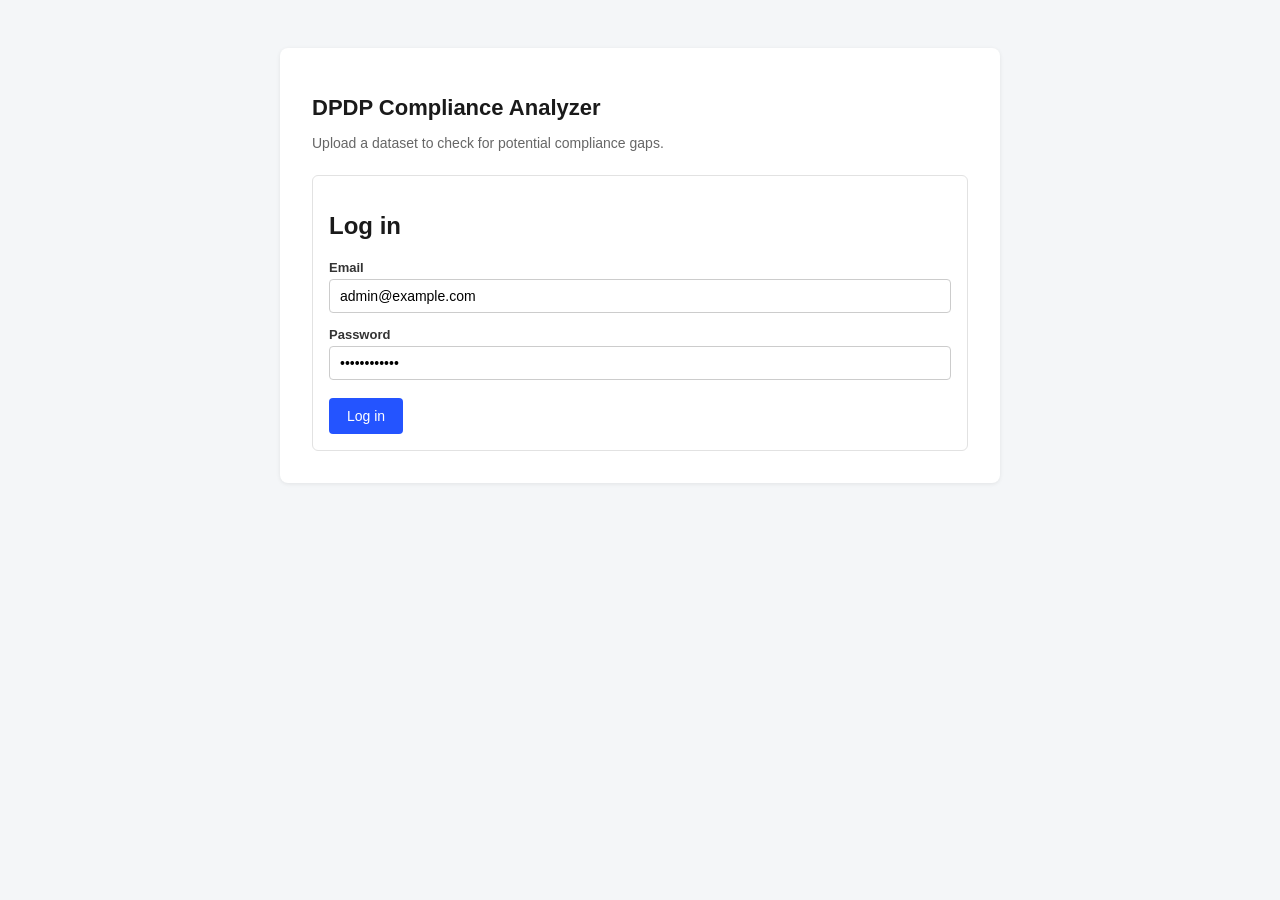
==== frontend/index.html @ 115e3345 "Phase 1: JWT auth, dataset upload/ingestion, scan stub, sample data Co-Authored-By: Claude Sonnet 5 " ====
<!DOCTYPE html>
<html lang="en">
<head>
  <meta charset="UTF-8" />
  <title>DPDP Compliance Analyzer</title>
  <link rel="stylesheet" href="static/css/style.css" />
</head>
<body>
  <div class="container">
    <h1>DPDP Compliance Analyzer</h1>
    <p class="subtitle">Upload a dataset to check for potential compliance gaps.</p>

    <div id="login-section" class="card">
      <h2>Log in</h2>
      <form id="login-form">
        <label for="email">Email</label>
        <input type="email" id="email" required value="admin@example.com" />
        <label for="password">Password</label>
        <input type="password" id="password" required value="DemoPass123!" />
        <button type="submit">Log in</button>
      </form>
      <p id="login-error" class="error hidden"></p>
    </div>

    <div id="upload-section" class="card hidden">
      <h2>Connect a data source</h2>
      <form id="upload-form">
        <label for="file-input">Upload file (csv, json, txt, xlsx)</label>
        <input type="file" id="file-input" accept=".csv,.json,.txt,.xlsx" required />
        <button type="submit">Upload</button>
      </form>
      <button class="secondary" disabled title="Coming soon">Connect live source (coming soon)</button>

      <div id="upload-result" class="hidden">
        <p><strong>File:</strong> <span id="result-filename"></span></p>
        <p><strong>Row count:</strong> <span id="result-rowcount"></span></p>
        <p><strong>Columns:</strong> <span id="result-columns"></span></p>
        <button id="scan-button" disabled>Run Compliance Scan</button>
        <p id="scan-status" class="success hidden"></p>
      </div>
      <p id="upload-error" class="error hidden"></p>
    </div>
  </div>

  <script src="static/js/app.js"></script>
</body>
</html>
---- frontend/static/css/style.css ----
* { box-sizing: border-box; }
body {
  font-family: -apple-system, Segoe UI, Roboto, Arial, sans-serif;
  background: #f4f6f8;
  color: #1a1a1a;
  margin: 0;
  padding: 0;
}
.container {
  max-width: 720px;
  margin: 48px auto;
  background: #fff;
  border-radius: 8px;
  padding: 32px;
  box-shadow: 0 1px 4px rgba(0,0,0,0.08);
}
h1 { font-size: 22px; margin-bottom: 4px; }
.subtitle { color: #666; margin-bottom: 24px; font-size: 14px; }
label { display: block; margin-top: 14px; font-size: 13px; font-weight: 600; color: #333; }
input[type=email], input[type=password], input[type=file] {
  width: 100%;
  padding: 8px 10px;
  margin-top: 4px;
  border: 1px solid #ccc;
  border-radius: 4px;
  font-size: 14px;
}
button {
  margin-top: 18px;
  padding: 10px 18px;
  background: #2454ff;
  color: #fff;
  border: none;
  border-radius: 4px;
  font-size: 14px;
  cursor: pointer;
}
button:disabled { background: #aab4d6; cursor: not-allowed; }
button.secondary { background: #444; }
.hidden { display: none; }
.card {
  border: 1px solid #e2e2e2;
  border-radius: 6px;
  padding: 16px;
  margin-top: 20px;
}
.error { color: #c0392b; font-size: 13px; margin-top: 8px; }
.success { color: #1e7e34; font-size: 13px; margin-top: 8px; }
table { width: 100%; border-collapse: collapse; margin-top: 10px; }
th, td { text-align: left; padding: 6px 8px; border-bottom: 1px solid #eee; font-size: 13px; }
.badge {
  display: inline-block;
  padding: 2px 8px;
  border-radius: 10px;
  font-size: 12px;
  background: #eef1ff;
  color: #2454ff;
}
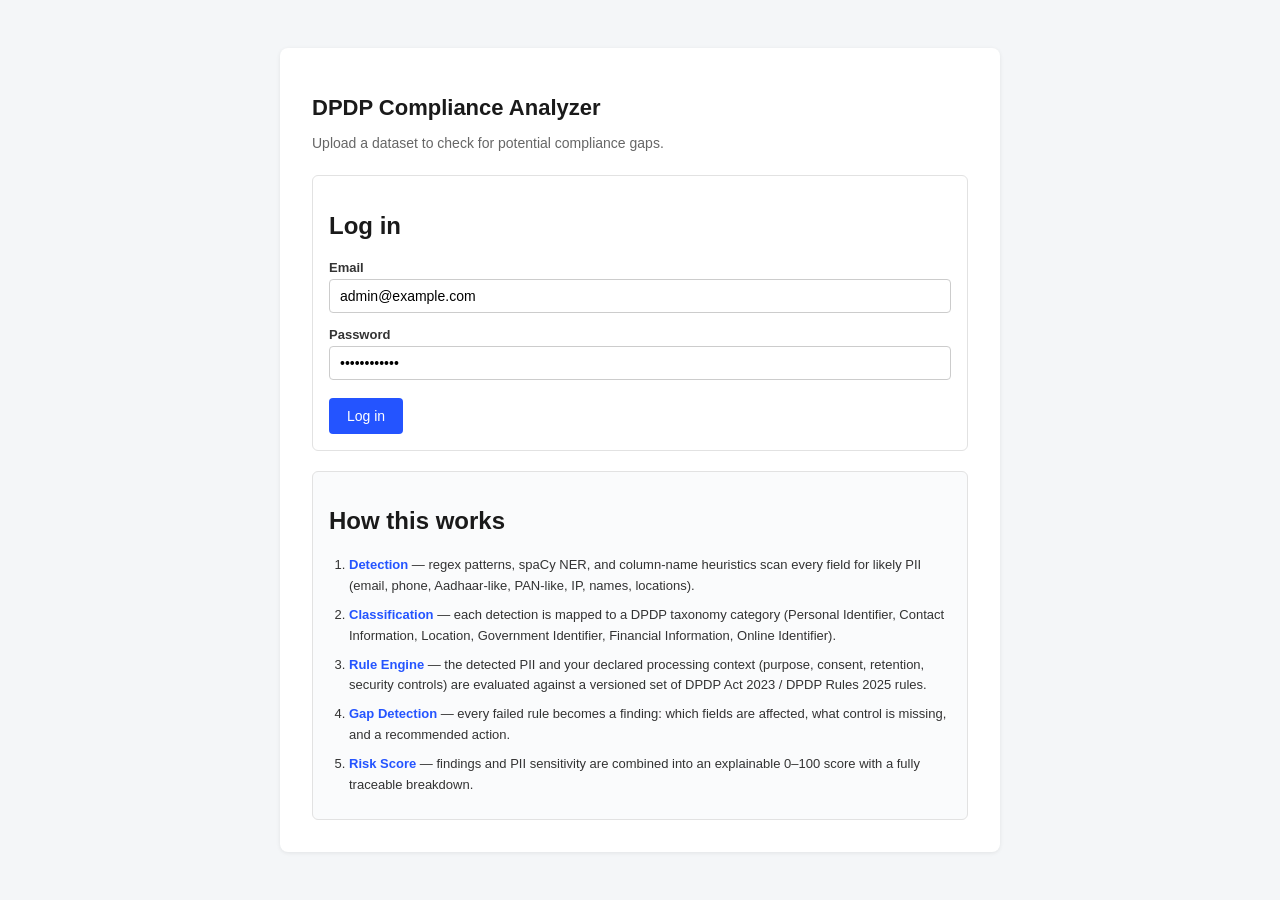
==== commit 97d82448: "Phase 9: non-blocking scans, how-it-works panel, demo script, final audit - /scan runs as a backgrou" ====
--- a/frontend/index.html
+++ b/frontend/index.html
@@ -35,10 +35,71 @@
         <p><strong>File:</strong> <span id="result-filename"></span></p>
         <p><strong>Row count:</strong> <span id="result-rowcount"></span></p>
         <p><strong>Columns:</strong> <span id="result-columns"></span></p>
-        <button id="scan-button" disabled>Run Compliance Scan</button>
-        <p id="scan-status" class="success hidden"></p>
       </div>
       <p id="upload-error" class="error hidden"></p>
+    </div>
+
+    <div id="context-section" class="card hidden">
+      <h2>Processing context</h2>
+      <p class="subtitle">Required before scanning — how is this data actually used?</p>
+      <form id="context-form">
+        <label for="purpose">Purpose</label>
+        <select id="purpose">
+          <option>Marketing</option>
+          <option>Analytics</option>
+          <option>Customer Support</option>
+          <option>Legal/Compliance</option>
+          <option>Other</option>
+        </select>
+
+        <label for="consent-status">Consent status</label>
+        <select id="consent-status">
+          <option>Available</option>
+          <option>Not available</option>
+          <option>Unknown</option>
+        </select>
+
+        <label for="retention-value">Retention period</label>
+        <div style="display:flex; gap:8px;">
+          <input type="number" id="retention-value" min="0" value="5" style="width:80px;" />
+          <select id="retention-unit" style="width:auto;">
+            <option>days</option>
+            <option>months</option>
+            <option>years</option>
+          </select>
+        </div>
+
+        <label for="access-scope">Access scope (who/what can access this data)</label>
+        <input type="text" id="access-scope" placeholder="e.g. Marketing, Sales" />
+
+        <label><input type="checkbox" id="encryption-enabled" /> Encryption enabled</label>
+        <label><input type="checkbox" id="access-control-enabled" /> Access control enabled</label>
+
+        <label for="notice-status">Notice status</label>
+        <select id="notice-status">
+          <option>Available</option>
+          <option>Missing</option>
+        </select>
+
+        <button type="submit">Save context</button>
+      </form>
+      <p id="context-error" class="error hidden"></p>
+      <p id="context-success" class="success hidden"></p>
+
+      <button id="scan-button" disabled>Run Compliance Scan</button>
+      <p id="scan-status" class="success hidden"><span id="scan-spinner" class="spinner hidden"></span><span id="scan-status-text"></span></p>
+      <p id="dashboard-link" class="hidden"><a id="dashboard-link-anchor" href="#">View Dashboard →</a></p>
+    </div>
+
+    <div class="card how-it-works">
+      <h2>How this works</h2>
+      <ol class="pipeline-steps">
+        <li><strong>Detection</strong> — regex patterns, spaCy NER, and column-name heuristics scan every field for likely PII (email, phone, Aadhaar-like, PAN-like, IP, names, locations).</li>
+        <li><strong>Classification</strong> — each detection is mapped to a DPDP taxonomy category (Personal Identifier, Contact Information, Location, Government Identifier, Financial Information, Online Identifier).</li>
+        <li><strong>Rule Engine</strong> — the detected PII and your declared processing context (purpose, consent, retention, security controls) are evaluated against a versioned set of DPDP Act 2023 / DPDP Rules 2025 rules.</li>
+        <li><strong>Gap Detection</strong> — every failed rule becomes a finding: which fields are affected, what control is missing, and a recommended action.</li>
+        <li><strong>Risk Score</strong> — findings and PII sensitivity are combined into an explainable 0–100 score with a fully traceable breakdown.</li>
+      </ol>
     </div>
   </div>
 
--- a/frontend/static/css/style.css
+++ b/frontend/static/css/style.css
@@ -1,4 +1,16 @@
 * { box-sizing: border-box; }
+.spinner {
+  display: inline-block;
+  width: 12px;
+  height: 12px;
+  border: 2px solid #cfd8ff;
+  border-top-color: #2454ff;
+  border-radius: 50%;
+  margin-right: 6px;
+  vertical-align: middle;
+  animation: spin 0.7s linear infinite;
+}
+@keyframes spin { to { transform: rotate(360deg); } }
 body {
   font-family: -apple-system, Segoe UI, Roboto, Arial, sans-serif;
   background: #f4f6f8;
@@ -56,3 +68,13 @@
   background: #eef1ff;
   color: #2454ff;
 }
+.how-it-works { background: #fafbfc; }
+.pipeline-steps {
+  margin: 8px 0 0;
+  padding-left: 20px;
+  font-size: 13px;
+  color: #333;
+  line-height: 1.6;
+}
+.pipeline-steps li { margin-bottom: 8px; }
+.pipeline-steps strong { color: #2454ff; }
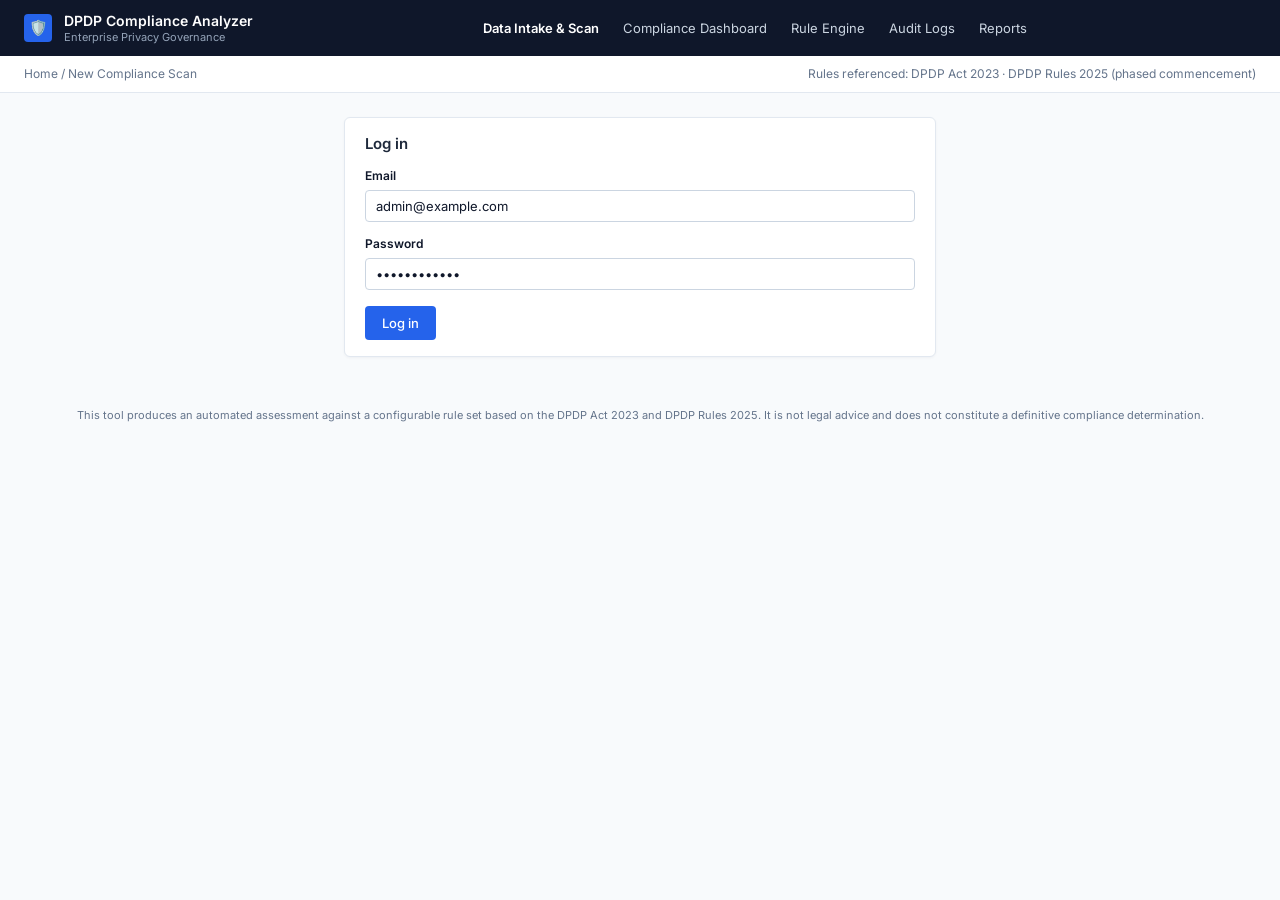
==== commit 946f8dc8: "Redesign frontend as an enterprise audit-grade UI Rebuilt index.html as a "New Compliance Scan" inta" ====
--- a/frontend/index.html
+++ b/frontend/index.html
@@ -3,106 +3,202 @@
 <head>
   <meta charset="UTF-8" />
   <title>DPDP Compliance Analyzer</title>
-  <link rel="stylesheet" href="static/css/style.css" />
+  <link rel="preconnect" href="https://fonts.googleapis.com" />
+  <link href="https://fonts.googleapis.com/css2?family=Inter:wght@400;500;600;700&display=swap" rel="stylesheet" />
+  <link rel="stylesheet" href="static/css/design-system.css" />
 </head>
 <body>
-  <div class="container">
-    <h1>DPDP Compliance Analyzer</h1>
-    <p class="subtitle">Upload a dataset to check for potential compliance gaps.</p>
-
-    <div id="login-section" class="card">
-      <h2>Log in</h2>
+  <div class="topnav">
+    <div class="topnav-left">
+      <div class="topnav-brand-icon">🛡️</div>
+      <div>
+        <div class="topnav-title">DPDP Compliance Analyzer</div>
+        <div class="topnav-subtitle">Enterprise Privacy Governance</div>
+      </div>
+    </div>
+    <div class="topnav-tabs">
+      <a href="index.html" class="active">Data Intake &amp; Scan</a>
+      <a href="dashboard.html">Compliance Dashboard</a>
+      <a href="dashboard.html#findings-card">Rule Engine</a>
+      <a href="dashboard.html#audit-card">Audit Logs</a>
+      <a href="dashboard.html#report-card">Reports</a>
+    </div>
+    <div class="topnav-right">
+      <div id="topnav-user" class="topnav-user" hidden>
+        <div class="topnav-user-avatar" id="topnav-user-initial">?</div>
+        <div>
+          <div class="topnav-user-name" id="topnav-user-email">—</div>
+          <div class="topnav-user-role">Signed in</div>
+        </div>
+      </div>
+    </div>
+  </div>
+
+  <div class="breadcrumb-strip">
+    <span>Home / New Compliance Scan</span>
+    <span>Rules referenced: DPDP Act 2023 &middot; DPDP Rules 2025 (phased commencement)</span>
+  </div>
+
+  <div class="shell" style="max-width: 640px;" id="login-shell">
+    <div class="card" id="login-section">
+      <div class="card-header"><h2 class="card-title">Log in</h2></div>
       <form id="login-form">
-        <label for="email">Email</label>
+        <label class="field-label" for="email">Email</label>
         <input type="email" id="email" required value="admin@example.com" />
-        <label for="password">Password</label>
+        <label class="field-label" for="password">Password</label>
         <input type="password" id="password" required value="DemoPass123!" />
-        <button type="submit">Log in</button>
+        <button type="submit" class="btn btn-primary" style="margin-top: 16px;">Log in</button>
       </form>
-      <p id="login-error" class="error hidden"></p>
-    </div>
-
-    <div id="upload-section" class="card hidden">
-      <h2>Connect a data source</h2>
-      <form id="upload-form">
-        <label for="file-input">Upload file (csv, json, txt, xlsx)</label>
-        <input type="file" id="file-input" accept=".csv,.json,.txt,.xlsx" required />
-        <button type="submit">Upload</button>
-      </form>
-      <button class="secondary" disabled title="Coming soon">Connect live source (coming soon)</button>
-
-      <div id="upload-result" class="hidden">
-        <p><strong>File:</strong> <span id="result-filename"></span></p>
-        <p><strong>Row count:</strong> <span id="result-rowcount"></span></p>
-        <p><strong>Columns:</strong> <span id="result-columns"></span></p>
-      </div>
-      <p id="upload-error" class="error hidden"></p>
-    </div>
-
-    <div id="context-section" class="card hidden">
-      <h2>Processing context</h2>
-      <p class="subtitle">Required before scanning — how is this data actually used?</p>
-      <form id="context-form">
-        <label for="purpose">Purpose</label>
-        <select id="purpose">
-          <option>Marketing</option>
-          <option>Analytics</option>
-          <option>Customer Support</option>
-          <option>Legal/Compliance</option>
-          <option>Other</option>
-        </select>
-
-        <label for="consent-status">Consent status</label>
-        <select id="consent-status">
-          <option>Available</option>
-          <option>Not available</option>
-          <option>Unknown</option>
-        </select>
-
-        <label for="retention-value">Retention period</label>
-        <div style="display:flex; gap:8px;">
-          <input type="number" id="retention-value" min="0" value="5" style="width:80px;" />
-          <select id="retention-unit" style="width:auto;">
-            <option>days</option>
-            <option>months</option>
-            <option>years</option>
-          </select>
-        </div>
-
-        <label for="access-scope">Access scope (who/what can access this data)</label>
-        <input type="text" id="access-scope" placeholder="e.g. Marketing, Sales" />
-
-        <label><input type="checkbox" id="encryption-enabled" /> Encryption enabled</label>
-        <label><input type="checkbox" id="access-control-enabled" /> Access control enabled</label>
-
-        <label for="notice-status">Notice status</label>
-        <select id="notice-status">
-          <option>Available</option>
-          <option>Missing</option>
-        </select>
-
-        <button type="submit">Save context</button>
-      </form>
-      <p id="context-error" class="error hidden"></p>
-      <p id="context-success" class="success hidden"></p>
-
-      <button id="scan-button" disabled>Run Compliance Scan</button>
-      <p id="scan-status" class="success hidden"><span id="scan-spinner" class="spinner hidden"></span><span id="scan-status-text"></span></p>
-      <p id="dashboard-link" class="hidden"><a id="dashboard-link-anchor" href="#">View Dashboard →</a></p>
-    </div>
-
-    <div class="card how-it-works">
-      <h2>How this works</h2>
-      <ol class="pipeline-steps">
-        <li><strong>Detection</strong> — regex patterns, spaCy NER, and column-name heuristics scan every field for likely PII (email, phone, Aadhaar-like, PAN-like, IP, names, locations).</li>
-        <li><strong>Classification</strong> — each detection is mapped to a DPDP taxonomy category (Personal Identifier, Contact Information, Location, Government Identifier, Financial Information, Online Identifier).</li>
-        <li><strong>Rule Engine</strong> — the detected PII and your declared processing context (purpose, consent, retention, security controls) are evaluated against a versioned set of DPDP Act 2023 / DPDP Rules 2025 rules.</li>
-        <li><strong>Gap Detection</strong> — every failed rule becomes a finding: which fields are affected, what control is missing, and a recommended action.</li>
-        <li><strong>Risk Score</strong> — findings and PII sensitivity are combined into an explainable 0–100 score with a fully traceable breakdown.</li>
-      </ol>
-    </div>
-  </div>
-
+      <p id="login-error" class="error-text" hidden></p>
+    </div>
+  </div>
+
+  <div class="shell" id="main-shell" hidden>
+    <div class="page-header">
+      <div>
+        <h1>Configure &amp; Launch DPDP Scan</h1>
+        <div class="meta">Upload a dataset, declare its processing context, and generate an explainable compliance gap assessment.</div>
+      </div>
+    </div>
+
+    <div class="grid grid-3">
+      <div class="span-2" style="display: flex; flex-direction: column; gap: 1.25rem;">
+
+        <div class="card" id="upload-section">
+          <div class="step-label">Step 1 / 2</div>
+          <h2 class="card-title" style="margin-top: 6px;">Connect Data Source</h2>
+          <p class="card-subtitle">Supply a tabular file for PII detection and telemetry analysis.</p>
+
+          <form id="upload-form">
+            <div class="dropzone" id="dropzone">
+              <div class="dz-icon">⬆️</div>
+              <div><strong>Drag and drop a file here</strong>, or click to browse</div>
+              <div class="dz-hint">Supported: CSV, JSON, TXT, XLSX &middot; up to the configured size limit</div>
+              <input type="file" id="file-input" accept=".csv,.json,.txt,.xlsx" required hidden />
+            </div>
+            <button type="submit" class="btn btn-primary" style="margin-top: 12px;">Upload</button>
+          </form>
+
+          <div id="upload-result" class="file-info-card" hidden>
+            <div>
+              <div style="font-weight: 600;" id="result-filename"></div>
+              <div style="font-size: 12px; color: var(--on-surface-variant);">
+                <span id="result-rowcount"></span> rows &middot; <span id="result-colcount"></span> columns detected
+              </div>
+              <div id="result-columns" style="margin-top: 8px;"></div>
+            </div>
+          </div>
+          <p id="upload-error" class="error-text" hidden></p>
+
+          <button class="btn btn-ghost btn-sm" disabled title="Not available in this build" style="margin-top: 14px;">
+            🔒 Connect Live Database / Cloud Source (S3, PostgreSQL, Snowflake) — Coming soon
+          </button>
+        </div>
+
+        <div class="card" id="context-section" hidden>
+          <div class="step-label">Step 2 / 2 &middot; Mandatory</div>
+          <h2 class="card-title" style="margin-top: 6px;">Processing Context &amp; Lawful Basis</h2>
+          <p class="card-subtitle">Required before scanning — how is this data actually used?</p>
+
+          <form id="context-form">
+            <label class="field-label" for="purpose">Declared processing purpose</label>
+            <select id="purpose">
+              <option>Marketing</option>
+              <option>Analytics</option>
+              <option>Customer Support</option>
+              <option>Legal/Compliance</option>
+              <option>Other</option>
+            </select>
+
+            <label class="field-label" for="consent-status">Consent record status</label>
+            <select id="consent-status">
+              <option>Available</option>
+              <option>Not available</option>
+              <option>Unknown</option>
+            </select>
+
+            <label class="field-label" for="retention-value">Retention horizon</label>
+            <div style="display:flex; gap:8px;">
+              <input type="number" id="retention-value" min="0" value="5" style="width:100px;" />
+              <select id="retention-unit" style="width:auto;">
+                <option>days</option>
+                <option>months</option>
+                <option>years</option>
+              </select>
+            </div>
+
+            <label class="field-label" for="access-scope">Access scope (who/what can access this data)</label>
+            <input type="text" id="access-scope" placeholder="e.g. Marketing, Sales, or a grievance contact" />
+
+            <label class="field-label" for="notice-status">Notice to data principals</label>
+            <select id="notice-status">
+              <option>Available</option>
+              <option>Missing</option>
+            </select>
+
+            <div class="checkbox-row">
+              <input type="checkbox" id="encryption-enabled" />
+              <div><label for="encryption-enabled" class="cb-label">Encryption at rest &amp; in transit</label></div>
+            </div>
+            <div class="checkbox-row">
+              <input type="checkbox" id="access-control-enabled" />
+              <div><label for="access-control-enabled" class="cb-label">Access control implemented</label></div>
+            </div>
+
+            <button type="submit" class="btn btn-primary" style="margin-top: 18px;">Save context</button>
+          </form>
+          <p id="context-error" class="error-text" hidden></p>
+          <p id="context-success" class="success-text" hidden></p>
+
+          <div style="margin-top: 16px; padding-top: 16px; border-top: 1px solid var(--border);">
+            <button id="scan-button" class="btn btn-dark" disabled>Run DPDP Compliance Scan →</button>
+            <p id="scan-status" hidden><span id="scan-spinner" class="spinner" hidden></span><span id="scan-status-text"></span></p>
+            <p id="dashboard-link" hidden><a id="dashboard-link-anchor" class="link-text" href="#">View Compliance Dashboard →</a></p>
+          </div>
+        </div>
+      </div>
+
+      <div style="display: flex; flex-direction: column; gap: 1.25rem;">
+        <div class="card">
+          <h2 class="card-title">How the Analyzer Works</h2>
+          <p class="card-subtitle">Statutory validation pipeline lifecycle</p>
+          <ol style="padding-left: 18px; font-size: 13px; color: var(--on-surface); line-height: 1.6; margin: 10px 0 0;">
+            <li style="margin-bottom: 10px;"><strong style="color:var(--secondary);">Detection</strong><br/><span style="color:var(--on-surface-variant);">Regex patterns, spaCy NER, and column-name heuristics scan every field for likely PII.</span></li>
+            <li style="margin-bottom: 10px;"><strong style="color:var(--secondary);">Classification</strong><br/><span style="color:var(--on-surface-variant);">Each detection is mapped to a DPDP taxonomy category.</span></li>
+            <li style="margin-bottom: 10px;"><strong style="color:var(--secondary);">Rule Engine</strong><br/><span style="color:var(--on-surface-variant);">Detected PII and your declared context are evaluated against a versioned set of DPDP Act 2023 / DPDP Rules 2025 rules.</span></li>
+            <li style="margin-bottom: 10px;"><strong style="color:var(--secondary);">Gap Detection</strong><br/><span style="color:var(--on-surface-variant);">Every failed rule becomes a finding — affected fields, missing control, recommended action.</span></li>
+            <li><strong style="color:var(--secondary);">Risk Score</strong><br/><span style="color:var(--on-surface-variant);">Findings and PII sensitivity combine into an explainable 0–100 score with a fully traceable breakdown.</span></li>
+          </ol>
+        </div>
+
+        <div class="card">
+          <h2 class="card-title">Regulatory Baseline</h2>
+          <p class="card-subtitle">Primary sources this assessment is evaluated against</p>
+          <div style="font-size: 13px; margin-top: 8px;">
+            <div style="display:flex; justify-content:space-between; padding: 6px 0; border-bottom: 1px solid var(--border-light);">
+              <span>DPDP Act 2023 (India)</span>
+              <span class="chip neutral">Referenced</span>
+            </div>
+            <div style="display:flex; justify-content:space-between; padding: 6px 0;">
+              <span>DPDP Rules 2025</span>
+              <span class="chip neutral">Phased commencement</span>
+            </div>
+          </div>
+          <p style="font-size: 11px; color: var(--on-surface-variant); margin-top: 10px;">
+            Most substantive obligations (Rules 3, 5–16, 22–23) take effect 18 months after the
+            13 Nov 2025 notification. See <code>SCOPE.md</code> for citation guardrails.
+          </p>
+        </div>
+      </div>
+    </div>
+  </div>
+
+  <p class="footer-disclaimer">
+    This tool produces an automated assessment against a configurable rule set based on the DPDP Act 2023 and
+    DPDP Rules 2025. It is not legal advice and does not constitute a definitive compliance determination.
+  </p>
+
+  <script src="static/js/shared.js"></script>
   <script src="static/js/app.js"></script>
 </body>
 </html>
--- a/frontend/static/css/design-system.css
+++ b/frontend/static/css/design-system.css
@@ -0,0 +1,367 @@
+/* DPDP Compliance & Privacy Assurance — shared design tokens */
+:root {
+  --primary: #1e293b;
+  --on-primary: #ffffff;
+  --secondary: #2563eb;
+  --secondary-hover: #1d4ed8;
+  --secondary-active: #1e40af;
+  --tertiary: #0f172a;
+  --neutral: #64748b;
+
+  --canvas: #f8fafc;
+  --surface: #ffffff;
+  --border: #e2e8f0;
+  --border-light: #f1f5f9;
+  --border-input: #cbd5e1;
+
+  --on-surface: #0f172a;
+  --on-surface-variant: #64748b;
+
+  --critical: #ef4444;
+  --critical-bg: #fef2f2;
+  --critical-border: #fca5a5;
+  --critical-text: #b91c1c;
+
+  --high: #f59e0b;
+  --high-bg: #fffbeb;
+  --high-border: #fcd34d;
+  --high-text: #b45309;
+
+  --medium: #eab308;
+  --medium-bg: #fefce8;
+  --medium-border: #fde047;
+  --medium-text: #a16207;
+
+  --pass: #10b981;
+  --pass-bg: #ecfdf5;
+  --pass-border: #a7f3d0;
+  --pass-text: #047857;
+
+  --unknown-bg: #f1f5f9;
+  --unknown-border: #cbd5e1;
+  --unknown-text: #64748b;
+
+  --radius: 0.25rem;
+  --radius-md: 0.375rem;
+  --radius-lg: 0.5rem;
+
+  --shadow-1: 0 1px 3px 0 rgba(15, 23, 42, 0.04), 0 1px 2px -1px rgba(15, 23, 42, 0.02);
+  --shadow-2: 0 4px 6px -1px rgba(15, 23, 42, 0.07), 0 2px 4px -2px rgba(15, 23, 42, 0.04);
+  --shadow-3: 0 20px 25px -5px rgba(15, 23, 42, 0.1), 0 8px 10px -6px rgba(15, 23, 42, 0.05);
+}
+
+* { box-sizing: border-box; }
+
+body {
+  margin: 0;
+  font-family: 'Inter', -apple-system, 'Segoe UI', Roboto, Arial, sans-serif;
+  background: var(--canvas);
+  color: var(--on-surface);
+  font-size: 14px;
+  line-height: 20px;
+}
+
+a { color: var(--secondary); }
+
+/* Top navigation */
+.topnav {
+  background: var(--tertiary);
+  color: #fff;
+  display: flex;
+  align-items: center;
+  justify-content: space-between;
+  padding: 0 1.5rem;
+  height: 56px;
+}
+.topnav-left { display: flex; align-items: center; gap: 0.75rem; }
+.topnav-brand-icon {
+  width: 28px; height: 28px; border-radius: var(--radius);
+  background: var(--secondary);
+  display: flex; align-items: center; justify-content: center;
+  font-size: 15px;
+}
+.topnav-title { font-size: 14px; font-weight: 600; line-height: 18px; }
+.topnav-subtitle { font-size: 11px; color: #94a3b8; line-height: 14px; }
+.topnav-tabs { display: flex; gap: 1.5rem; font-size: 13px; color: #cbd5e1; }
+.topnav-tabs a { color: inherit; text-decoration: none; }
+.topnav-tabs a.active { color: #fff; font-weight: 600; }
+.topnav-right { display: flex; align-items: center; gap: 1rem; }
+.topnav-search {
+  background: rgba(255,255,255,0.08);
+  border: 1px solid rgba(255,255,255,0.12);
+  border-radius: var(--radius);
+  padding: 5px 10px;
+  font-size: 12px;
+  color: #cbd5e1;
+  width: 220px;
+}
+.topnav-user { display: flex; align-items: center; gap: 8px; font-size: 12px; }
+.topnav-user-avatar {
+  width: 28px; height: 28px; border-radius: 50%;
+  background: var(--secondary);
+  display: flex; align-items: center; justify-content: center;
+  font-weight: 600; font-size: 12px;
+}
+.topnav-user-name { font-weight: 600; line-height: 14px; }
+.topnav-user-role { color: #94a3b8; line-height: 14px; }
+
+/* Breadcrumb strip */
+.breadcrumb-strip {
+  background: var(--surface);
+  border-bottom: 1px solid var(--border);
+  padding: 8px 1.5rem;
+  display: flex;
+  align-items: center;
+  justify-content: space-between;
+  font-size: 12px;
+  color: var(--on-surface-variant);
+}
+
+/* Page shell */
+.shell {
+  max-width: 1600px;
+  margin: 0 auto;
+  padding: 1.5rem;
+}
+.page-header {
+  display: flex;
+  align-items: center;
+  justify-content: space-between;
+  flex-wrap: wrap;
+  gap: 12px;
+  margin-bottom: 1.25rem;
+}
+.page-header h1 { font-size: 18px; font-weight: 600; margin: 0 0 4px; letter-spacing: -0.01em; }
+.page-header .meta { font-size: 12px; color: var(--on-surface-variant); }
+.page-header .meta code {
+  font-family: ui-monospace, monospace;
+  background: var(--border-light);
+  padding: 1px 5px;
+  border-radius: var(--radius);
+}
+
+.header-actions { display: flex; gap: 8px; }
+
+/* Buttons */
+.btn {
+  display: inline-flex;
+  align-items: center;
+  gap: 6px;
+  border-radius: var(--radius);
+  padding: 8px 16px;
+  font-size: 13px;
+  font-weight: 500;
+  border: 1px solid transparent;
+  cursor: pointer;
+  font-family: inherit;
+}
+.btn-primary { background: var(--secondary); color: #fff; }
+.btn-primary:hover { background: var(--secondary-hover); }
+.btn-primary:active { background: var(--secondary-active); }
+.btn-primary:disabled { background: #93b4f5; cursor: not-allowed; }
+.btn-dark { background: var(--primary); color: #fff; }
+.btn-dark:hover { background: #14202f; }
+.btn-dark:disabled { background: #97a1af; cursor: not-allowed; }
+.btn-ghost { background: transparent; border-color: var(--border); color: var(--primary); }
+.btn-ghost:hover { background: var(--border-light); }
+.btn-ghost:disabled { color: #94a3b8; cursor: not-allowed; }
+.btn-sm { padding: 5px 10px; font-size: 12px; }
+
+/* Grid */
+.grid { display: grid; gap: 1.25rem; }
+.grid-2 { grid-template-columns: repeat(2, 1fr); }
+.grid-3 { grid-template-columns: repeat(3, 1fr); }
+.grid-4 { grid-template-columns: repeat(4, 1fr); }
+.span-2 { grid-column: span 2; }
+.span-3 { grid-column: span 3; }
+.span-4 { grid-column: span 4; }
+@media (max-width: 1100px) {
+  .grid-2, .grid-3, .grid-4 { grid-template-columns: 1fr; }
+  .span-2, .span-3, .span-4 { grid-column: span 1; }
+}
+
+/* Cards */
+.card {
+  background: var(--surface);
+  border: 1px solid var(--border);
+  border-radius: var(--radius-md);
+  box-shadow: var(--shadow-1);
+  padding: 1rem 1.25rem;
+}
+.card-header { display: flex; align-items: baseline; justify-content: space-between; margin-bottom: 0.75rem; }
+.card-title { font-size: 15px; font-weight: 600; color: var(--primary); margin: 0; }
+.card-subtitle { font-size: 12px; color: var(--on-surface-variant); margin: 2px 0 0; }
+
+/* KPI tiles */
+.kpi-label {
+  font-size: 11px; font-weight: 600; letter-spacing: 0.04em; text-transform: uppercase;
+  color: var(--on-surface-variant); margin-bottom: 6px;
+}
+.kpi-value { font-size: 28px; font-weight: 700; letter-spacing: -0.02em; color: var(--on-surface); }
+.kpi-sub { font-size: 12px; color: var(--on-surface-variant); margin-top: 4px; }
+
+.gauge-wrap { display: flex; align-items: center; gap: 14px; }
+.gauge {
+  width: 64px; height: 64px; border-radius: 50%;
+  display: flex; align-items: center; justify-content: center;
+  font-weight: 700; font-size: 16px;
+  flex-shrink: 0;
+}
+
+/* Chips / badges */
+.chip {
+  display: inline-flex;
+  align-items: center;
+  padding: 2px 8px;
+  border-radius: var(--radius);
+  font-size: 11px;
+  font-weight: 600;
+  text-transform: uppercase;
+  letter-spacing: 0.03em;
+  border: 1px solid;
+}
+.chip.CRITICAL, .chip.critical { background: var(--critical-bg); color: var(--critical-text); border-color: var(--critical-border); }
+.chip.HIGH, .chip.high { background: var(--high-bg); color: var(--high-text); border-color: var(--high-border); }
+.chip.MEDIUM, .chip.medium { background: var(--medium-bg); color: var(--medium-text); border-color: var(--medium-border); }
+.chip.LOW, .chip.low, .chip.PASS, .chip.Low { background: var(--pass-bg); color: var(--pass-text); border-color: var(--pass-border); }
+.chip.FAIL { background: var(--critical-bg); color: var(--critical-text); border-color: var(--critical-border); }
+.chip.UNKNOWN { background: var(--unknown-bg); color: var(--unknown-text); border-color: var(--unknown-border); }
+.chip.Medium { background: var(--medium-bg); color: var(--medium-text); border-color: var(--medium-border); }
+.chip.High { background: var(--high-bg); color: var(--high-text); border-color: var(--high-border); }
+.chip.Critical { background: var(--critical-bg); color: var(--critical-text); border-color: var(--critical-border); }
+.chip.neutral { background: var(--border-light); color: var(--on-surface-variant); border-color: var(--border); }
+
+.field-chip {
+  display: inline-flex;
+  align-items: center;
+  padding: 3px 9px;
+  margin: 2px 4px 2px 0;
+  border-radius: var(--radius);
+  font-size: 12px;
+  background: var(--border-light);
+  border: 1px solid var(--border);
+  color: var(--on-surface);
+  font-family: ui-monospace, monospace;
+}
+
+/* Tables */
+table.data-table { width: 100%; border-collapse: collapse; font-size: 13px; }
+.data-table thead th {
+  text-align: left;
+  font-size: 11px;
+  font-weight: 600;
+  text-transform: uppercase;
+  letter-spacing: 0.03em;
+  color: var(--on-surface-variant);
+  border-bottom: 1px solid var(--border);
+  padding: 8px 10px;
+  background: var(--canvas);
+}
+.data-table thead th.sortable { cursor: pointer; user-select: none; }
+.data-table tbody td { padding: 10px; border-bottom: 1px solid var(--border-light); vertical-align: top; }
+.data-table tbody tr:hover { background: var(--canvas); }
+.data-table tbody tr.clickable { cursor: pointer; }
+
+.tabs { display: flex; gap: 4px; border-bottom: 1px solid var(--border); margin-bottom: 0.75rem; }
+.tab-btn {
+  background: none; border: none; padding: 8px 14px; font-size: 13px; font-weight: 500;
+  color: var(--on-surface-variant); cursor: pointer; border-bottom: 2px solid transparent;
+  font-family: inherit;
+}
+.tab-btn.active { color: var(--secondary); border-bottom-color: var(--secondary); }
+
+/* Timeline */
+.timeline { list-style: none; margin: 0; padding: 0; }
+.timeline li { position: relative; padding: 0 0 16px 20px; border-left: 2px solid var(--border-light); }
+.timeline li:last-child { border-color: transparent; padding-bottom: 0; }
+.timeline li::before {
+  content: ""; position: absolute; left: -5px; top: 2px;
+  width: 8px; height: 8px; border-radius: 50%; background: var(--secondary);
+}
+.timeline .t-action { font-weight: 600; font-size: 13px; color: var(--on-surface); }
+.timeline .t-time { font-size: 11px; color: var(--on-surface-variant); float: right; }
+.timeline .t-detail { font-size: 12px; color: var(--on-surface-variant); margin-top: 2px; }
+
+/* Forms */
+label.field-label { display: block; font-size: 12px; font-weight: 600; color: var(--on-surface); margin: 12px 0 4px; }
+label.field-label .req { color: var(--on-surface-variant); font-weight: 400; }
+input[type=text], input[type=number], input[type=email], input[type=password], select, textarea {
+  width: 100%;
+  border: 1px solid var(--border-input);
+  background: #fff;
+  border-radius: var(--radius);
+  padding: 7px 10px;
+  font-size: 13px;
+  font-family: inherit;
+  color: var(--on-surface);
+}
+input:focus, select:focus, textarea:focus { outline: 2px solid var(--secondary); outline-offset: 0; border-color: var(--secondary); }
+.checkbox-row { display: flex; align-items: flex-start; gap: 8px; margin-top: 10px; font-size: 13px; }
+.checkbox-row input[type=checkbox] { width: 14px; height: 14px; margin-top: 3px; accent-color: var(--secondary); }
+.checkbox-row .cb-label { font-weight: 600; }
+.checkbox-row .cb-desc { color: var(--on-surface-variant); font-size: 12px; }
+
+/* Upload dropzone */
+.dropzone {
+  border: 2px dashed var(--border-input);
+  border-radius: var(--radius-lg);
+  padding: 2rem 1rem;
+  text-align: center;
+  color: var(--on-surface-variant);
+  cursor: pointer;
+  transition: border-color 0.15s, background 0.15s;
+}
+.dropzone.dragover { border-color: var(--secondary); background: #eff6ff; }
+.dropzone .dz-icon { font-size: 28px; margin-bottom: 8px; }
+.dropzone .dz-hint { font-size: 11px; color: var(--on-surface-variant); margin-top: 6px; }
+
+.file-info-card {
+  display: flex; align-items: center; justify-content: space-between;
+  border: 1px solid var(--border); border-radius: var(--radius); padding: 10px 12px; margin-top: 12px;
+  background: var(--canvas);
+}
+
+.step-label {
+  display: inline-flex; align-items: center; gap: 6px;
+  font-size: 11px; font-weight: 600; color: var(--on-surface-variant);
+  text-transform: uppercase; letter-spacing: 0.04em;
+}
+
+/* Alert banner */
+.alert-banner {
+  background: var(--critical-bg);
+  border: 1px solid var(--critical-border);
+  border-left: 4px solid var(--critical);
+  border-radius: var(--radius);
+  padding: 12px 16px;
+  margin-bottom: 1.25rem;
+  font-size: 13px;
+  color: var(--critical-text);
+}
+.alert-banner strong { display: block; margin-bottom: 3px; font-size: 13px; }
+
+.success-text { color: var(--pass-text); font-size: 13px; margin-top: 8px; }
+.error-text { color: var(--critical-text); font-size: 13px; margin-top: 8px; }
+.empty-state { color: var(--on-surface-variant); font-size: 13px; padding: 12px 0; }
+
+[hidden] { display: none !important; }
+
+.spinner {
+  display: inline-block; width: 12px; height: 12px;
+  border: 2px solid #bfdbfe; border-top-color: var(--secondary);
+  border-radius: 50%; margin-right: 6px; vertical-align: middle;
+  animation: spin 0.7s linear infinite;
+}
+@keyframes spin { to { transform: rotate(360deg); } }
+
+.pagination { display: flex; gap: 8px; margin-top: 10px; align-items: center; font-size: 12px; color: var(--on-surface-variant); }
+
+.footer-disclaimer {
+  font-size: 11px; color: var(--on-surface-variant);
+  text-align: center; margin: 1.5rem 0 0.5rem;
+}
+
+.link-text { color: var(--secondary); cursor: pointer; text-decoration: none; font-size: 12px; font-weight: 500; }
+.link-text:hover { text-decoration: underline; }
+
+.mono { font-family: ui-monospace, monospace; }
